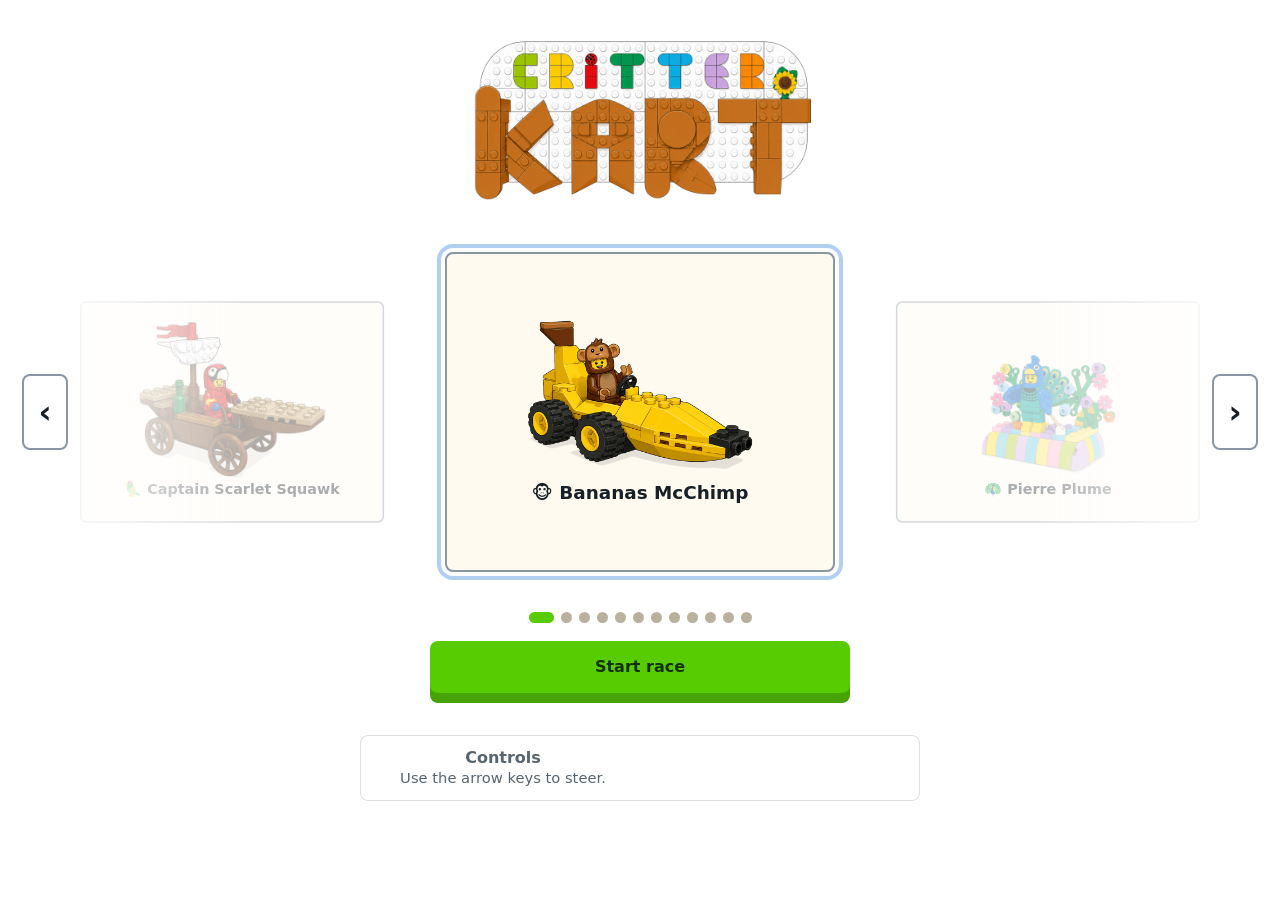
==== race.html @ bbc5e9d0 "Updated copy" ====
<!doctype html>
<html lang="en">
  <head>
    <meta charset="utf-8" />
    <meta name="viewport" content="width=device-width, initial-scale=1, viewport-fit=cover" />
    <meta name="description" content="Choose an animal kart, dodge track hazards, and race for your best distance in Critter Kart, a colourful browser racing game built for quick playful runs." />
    <meta name="theme-color" content="#f9c74f" />
    <meta name="application-name" content="Critter Kart" />
    <meta name="apple-mobile-web-app-title" content="Critter Kart" />
    <meta property="og:site_name" content="Critter Kart" />
    <meta property="og:title" content="Critter Kart - Pick Your Racer. Go for Distance!" />
    <meta property="og:description" content="Choose an animal kart, dodge track hazards, and race for your best distance in Critter Kart, a colourful browser racing game built for quick playful runs." />
    <meta property="og:type" content="website" />
    <meta property="og:url" content="https://scottnolan.github.io/critterkart/race.html" />
    <meta property="og:image" content="https://scottnolan.github.io/critterkart/assets/brand/CritterKart-og-image.png" />
    <meta property="og:image:secure_url" content="https://scottnolan.github.io/critterkart/assets/brand/CritterKart-og-image.png" />
    <meta property="og:image:type" content="image/png" />
    <meta property="og:image:width" content="1200" />
    <meta property="og:image:height" content="630" />
    <meta property="og:image:alt" content="Critter Kart" />
    <meta name="twitter:card" content="summary_large_image" />
    <meta name="twitter:title" content="Critter Kart - Pick Your Racer. Go for Distance!" />
    <meta name="twitter:description" content="Choose an animal kart, dodge track hazards, and race for your best distance in Critter Kart, a colourful browser racing game built for quick playful runs." />
    <meta name="twitter:image" content="https://scottnolan.github.io/critterkart/assets/brand/CritterKart-og-image.png" />
    <meta name="twitter:image:alt" content="Critter Kart" />
    <link rel="canonical" href="https://scottnolan.github.io/critterkart/race.html" />
    <title>Critter Kart - Pick Your Racer. Go for Distance!</title>
    <link rel="icon" type="image/png" sizes="16x16" href="./assets/brand/CritterKart-favicon-16px.png" />
    <link rel="icon" type="image/png" sizes="32x32" href="./assets/brand/CritterKart-favicon-32px.png" />
    <link rel="apple-touch-icon" sizes="180x180" href="./assets/brand/CritterKart-AppleTouch.png" />
    <link rel="manifest" href="./site.webmanifest" />
    <link rel="stylesheet" href="./styles.css" />
  </head>
  <body>
    <main class="app-shell app-shell--game">
      <section id="gamePage" class="screen screen--active game-screen" aria-labelledby="gameTitle">
        <div id="startPanel" class="game-panel game-panel--active">
          <div class="screen-header screen-header--center screen-header--brand">
            <img class="brand-lockup brand-lockup--hero" src="./assets/brand/CritterKart-Lockup-01.png" alt="Critter Kart" />
            <h1 id="gameTitle" class="visually-hidden">Critter Kart</h1>
          </div>

          <div class="carousel" aria-label="Choose kart">
            <button id="prevKart" class="icon-button icon-button--prev" type="button" aria-label="Previous kart">‹</button>
            <div id="carouselViewport" class="carousel-viewport" tabindex="0" role="group" aria-label="Selected kart">
              <div id="carouselTrack" class="carousel-track"></div>
            </div>
            <button id="nextKart" class="icon-button icon-button--next" type="button" aria-label="Next kart">›</button>
          </div>
          <div id="carouselDots" class="carousel-dots" aria-label="Kart carousel pagination"></div>

          <button id="startGame" class="primary-button" type="button">Start race</button>

          <div class="control-card">
            <div>
              <h2>Controls</h2>
              <p id="controlHint">Use the left and right buttons during the race.</p>
            </div>
            <div class="segmented-control" aria-label="Control mode">
              <button id="buttonsMode" class="segment segment--active" type="button">Buttons</button>
              <button id="tiltMode" class="segment segment--tilt" type="button">Tilt</button>
            </div>
          </div>
        </div>

        <div id="playPanel" class="game-panel">
          <div class="hud" aria-live="polite">
            <div>
              <span>Distance</span>
              <strong id="distanceText">0 m</strong>
            </div>
            <div>
              <span>Best</span>
              <strong id="bestText">0 m</strong>
            </div>
            <button id="pauseGame" class="hud-button hud-icon-button" type="button" aria-label="Pause race" title="Pause race">⏸</button>
          </div>
          <div class="race-stage">
            <canvas id="gameCanvas" width="720" height="1080" aria-label="Critter Kart racing game"></canvas>
            <div class="pause-menu" aria-label="Paused race options">
              <div>
                <h2>Paused</h2>
                <p id="pauseControlHint">Use the left and right buttons to steer.</p>
              </div>
              <div class="segmented-control pause-control-mode" aria-label="Race control mode">
                <button id="playButtonsMode" class="segment segment--active" type="button">Buttons</button>
                <button id="playTiltMode" class="segment segment--tilt" type="button">Tilt</button>
              </div>
              <button id="restartRace" class="hud-button" type="button">Restart</button>
              <button id="changeRaceCar" class="hud-button" type="button">Change car</button>
            </div>
          </div>
          <div id="touchControls" class="touch-controls">
            <button id="leftControl" class="drive-button" type="button" aria-label="Move left">‹</button>
            <button id="rightControl" class="drive-button" type="button" aria-label="Move right">›</button>
          </div>
        </div>

        <div id="endPanel" class="game-panel">
          <div class="finish-card">
            <p class="eyebrow">Race over</p>
            <h1>Nice run</h1>
            <p id="finalScore" class="final-score">0 m</p>
            <div class="finish-actions">
              <button id="retryGame" class="primary-button" type="button">Race again</button>
              <button id="chooseKart" class="secondary-button" type="button">Choose kart</button>
            </div>
          </div>
        </div>

        <div id="countdownOverlay" class="countdown-overlay" hidden aria-live="assertive">
          <div class="countdown-half countdown-half--top"></div>
          <div class="countdown-half countdown-half--bottom"></div>
          <div class="countdown-stack">
            <img id="countdownKart" class="countdown-kart" alt="" />
            <span id="countdownNumber" class="countdown-number">3</span>
          </div>
        </div>
        <div class="orientation-lock" aria-hidden="true">
          <strong>Rotate to portrait</strong>
        </div>
      </section>
    </main>

    <script src="./app.js"></script>
  </body>
</html>
---- styles.css ----
:root {
  --bg: #ffffff;
  --panel: #ffffff;
  --ink: #172026;
  --muted: #58656f;
  --line: #8a96a3;
  --green: #58cc02;
  --green-dark: #46a302;
  --green-soft: #e9ffd8;
  --blue: #1cb0f6;
  --blue-dark: #087fb8;
  --red: #ff4b4b;
  --yellow: #ffc800;
  --shadow: 0 14px 28px rgba(23, 32, 38, 0.1);
  color-scheme: light;
  font-family:
    Inter, ui-sans-serif, system-ui, -apple-system, BlinkMacSystemFont, "Segoe UI", sans-serif;
}

* {
  box-sizing: border-box;
}

html,
body {
  min-height: 100%;
  margin: 0;
}

body {
  background: var(--bg);
  color: var(--ink);
}

button {
  font: inherit;
}

a {
  color: inherit;
  text-decoration: none;
}

.app-shell {
  width: min(100%, 1180px);
  min-height: 100svh;
  margin: 0 auto;
  padding: max(18px, env(safe-area-inset-top)) 14px max(22px, env(safe-area-inset-bottom));
}

.app-shell--game {
  width: min(100%, 760px);
}

.screen {
  display: none;
}

.screen--active {
  display: block;
}

.visually-hidden {
  position: absolute;
  width: 1px;
  height: 1px;
  overflow: hidden;
  clip: rect(0 0 0 0);
  clip-path: inset(50%);
  white-space: nowrap;
}

.screen-header {
  margin: 10px 0 18px;
}

.screen-header--center {
  margin-right: auto;
  margin-left: auto;
  text-align: center;
}

.brand-lockup {
  display: block;
  width: min(100%, 320px);
  height: auto;
  margin: 0 auto 12px;
  object-fit: contain;
}

.brand-lockup--hero {
  width: min(66vw, 360px);
  margin-bottom: 2px;
}

.brand-lockup--small {
  width: min(42vw, 170px);
}

.eyebrow {
  margin: 0 0 6px;
  color: var(--green-dark);
  font-size: 0.75rem;
  font-weight: 900;
  letter-spacing: 0.1em;
  text-transform: uppercase;
}

h1,
h2,
p {
  margin-top: 0;
}

h1 {
  margin-bottom: 8px;
  font-size: clamp(2rem, 10vw, 4.8rem);
  line-height: 0.94;
}

.screen-header--brand h1 {
  font-size: clamp(2rem, 7vw, 3.6rem);
}

h2 {
  margin-bottom: 8px;
  font-size: 1.3rem;
}

.lede,
.control-card p {
  color: var(--muted);
  line-height: 1.45;
}

.racer-grid {
  display: grid;
  grid-template-columns: 1fr;
  gap: 12px;
}

.poll-options {
  padding-bottom: 112px;
  transform-origin: center top;
}

.poll-options--exit {
  animation: pollExit 360ms ease forwards;
}

.results-panel--enter {
  animation: resultsEnter 520ms cubic-bezier(0.16, 1, 0.3, 1) both;
}

.racer-card {
  position: relative;
  display: flex;
  flex-direction: column;
  justify-content: center;
  min-height: 235px;
  padding: 16px;
  border: 2px solid var(--line);
  border-radius: 8px;
  background: var(--panel);
  color: var(--ink);
  box-shadow: none;
  text-align: center;
  touch-action: manipulation;
}

.racer-card:focus-visible,
.primary-button:focus-visible,
.secondary-button:focus-visible,
.icon-button:focus-visible,
.segment:focus-visible,
.drive-button:focus-visible,
.dot-button:focus-visible {
  outline: 4px solid rgba(36, 115, 212, 0.35);
  outline-offset: 3px;
}

.racer-card--selected {
  border-color: var(--green);
  background: var(--green-soft);
  box-shadow: 0 0 0 4px rgba(88, 204, 2, 0.18);
}

.racer-card--selected::after {
  position: absolute;
  top: 10px;
  right: 10px;
  display: grid;
  width: 28px;
  height: 28px;
  place-items: center;
  border-radius: 50%;
  background: var(--green);
  color: #0f2e00;
  content: "✓";
  font-weight: 900;
}

.kart-art {
  position: relative;
  width: 100%;
  height: 74px;
  margin-bottom: 10px;
}

.kart-body,
.kart-nose,
.kart-cockpit,
.kart-wheel {
  position: absolute;
}

.kart-body {
  left: 15%;
  right: 12%;
  bottom: 16px;
  height: 30px;
  border: 3px solid rgba(0, 0, 0, 0.25);
  border-radius: 8px 18px 10px 8px;
  background: var(--kart-color);
}

.kart-nose {
  right: 3%;
  bottom: 23px;
  width: 28%;
  height: 16px;
  border-radius: 0 16px 16px 0;
  background: var(--kart-accent);
}

.kart-cockpit {
  left: 38%;
  bottom: 37px;
  width: 24px;
  height: 24px;
  border: 3px solid rgba(0, 0, 0, 0.18);
  border-radius: 50%;
  background: #d9eef8;
}

.kart-wheel {
  bottom: 4px;
  width: 24px;
  height: 24px;
  border: 4px solid #24292b;
  border-radius: 50%;
  background: #f4f0df;
}

.kart-wheel--front {
  right: 18%;
}

.kart-wheel--back {
  left: 18%;
}

.racer-name {
  display: block;
  margin-top: 8px;
  font-weight: 900;
}

.racer-votes {
  display: block;
  margin-top: 3px;
  color: var(--muted);
  font-size: 0.88rem;
}

.results-panel {
  margin-top: 18px;
  padding: 16px;
  border: 2px solid var(--line);
  border-radius: 8px;
  background: #ffffff;
  box-shadow: var(--shadow);
}

.results-copy {
  text-align: center;
}

.results-list {
  display: grid;
  gap: 9px;
  margin: 12px 0 16px;
}

.result-row {
  display: grid;
  grid-template-columns: 28px 1fr auto;
  align-items: center;
  gap: 10px;
  min-height: 40px;
}

.result-rank {
  font-weight: 900;
}

.result-bar {
  position: relative;
  min-width: 0;
  height: 12px;
  overflow: hidden;
  border-radius: 999px;
  background: #e8e2d4;
}

.result-bar span {
  position: absolute;
  inset: 0 auto 0 0;
  width: var(--bar-width);
  border-radius: inherit;
  background: var(--bar-color);
}

.result-label {
  font-size: 0.86rem;
  font-weight: 800;
}

.primary-button,
.secondary-button {
  display: block;
  width: min(100%, 360px);
  min-height: 52px;
  margin-right: auto;
  margin-left: auto;
  border: 0;
  border-radius: 8px;
  font-weight: 900;
  touch-action: manipulation;
}

.primary-button {
  background: var(--green);
  color: #123000;
  box-shadow: 0 10px 0 var(--green-dark);
}

.primary-button:disabled {
  cursor: not-allowed;
  opacity: 0.48;
  box-shadow: 0 5px 0 #9eaa9b;
}

.vote-submit-panel {
  position: fixed;
  right: 0;
  bottom: 0;
  left: 0;
  z-index: 20;
  width: 100%;
  padding: 12px 14px max(18px, env(safe-area-inset-bottom));
  background: rgba(255, 255, 255, 0.98);
  box-shadow: 0 -8px 24px rgba(28, 35, 37, 0.08);
  opacity: 0;
  pointer-events: none;
  transform: translateY(18px);
  transition:
    opacity 180ms ease,
    transform 180ms ease;
}

.vote-submit-panel--visible {
  opacity: 1;
  pointer-events: auto;
  transform: translateY(0);
}

.vote-submit {
  width: min(100%, 340px);
}

.poll-actions {
  display: flex;
  justify-content: center;
  margin-top: 18px;
  padding-bottom: 84px;
}

.secondary-button {
  margin-top: 14px;
  border: 2px solid var(--line);
  background: #fff;
  color: var(--ink);
}

.secondary-button--link {
  display: grid;
  place-items: center;
}

.game-screen {
  position: relative;
  min-height: calc(100svh - 40px);
}

.game-panel {
  display: none;
}

.game-panel--active {
  display: block;
}

.carousel {
  position: relative;
  gap: 8px;
  margin: 8px 0 20px;
  touch-action: pan-y;
}

.icon-button {
  position: absolute;
  top: 50%;
  z-index: 3;
  width: 46px;
  height: 76px;
  border: 2px solid var(--line);
  border-radius: 8px;
  background: #fff;
  color: var(--ink);
  font-size: 2rem;
  font-weight: 900;
  transform: translateY(-50%);
}

.icon-button--prev {
  left: 0;
}

.icon-button--next {
  right: 0;
}

.carousel:focus-within .carousel-card--active {
  outline: 4px solid rgba(36, 115, 212, 0.35);
  outline-offset: 4px;
}

.carousel-viewport {
  width: 100%;
  min-height: 360px;
  overflow: hidden;
  mask-image: linear-gradient(90deg, transparent 0, #000 18%, #000 82%, transparent 100%);
  -webkit-mask-image: linear-gradient(90deg, transparent 0, #000 18%, #000 82%, transparent 100%);
}

.carousel-viewport:focus {
  outline: 0;
}

.carousel-track {
  display: flex;
  align-items: center;
  gap: 18px;
  min-height: 360px;
  padding: 14px 0;
  transition: transform 320ms cubic-bezier(0.16, 1, 0.3, 1);
  will-change: transform;
}

.carousel-track--no-transition {
  transition: none;
}

.carousel-card {
  flex: 0 0 min(72%, 390px);
  min-width: 0;
  min-height: 260px;
  padding: 14px;
  border: 2px solid var(--line);
  border-radius: 8px;
  background: #fffaf0;
  text-align: center;
  opacity: 0.36;
  transform: scale(0.78);
  transition:
    opacity 220ms ease,
    transform 320ms cubic-bezier(0.16, 1, 0.3, 1);
}

.carousel-card--active {
  z-index: 2;
  min-height: 320px;
  opacity: 1;
  transform: scale(1);
}

.carousel-card .kart-image {
  height: 215px;
}

.carousel-card strong {
  display: block;
  min-height: 2em;
  font-size: 1.15rem;
  line-height: 1.1;
}

.carousel-dots {
  display: flex;
  flex-wrap: wrap;
  justify-content: center;
  gap: 7px;
  margin: 12px 0 18px;
}

.dot-button {
  width: 11px;
  height: 11px;
  padding: 0;
  border: 0;
  border-radius: 50%;
  background: #b9b09d;
}

.dot-button--active {
  width: 25px;
  border-radius: 999px;
  background: var(--green);
}

.control-card {
  display: grid;
  gap: 14px;
  margin: 42px auto 0;
  width: min(100%, 560px);
  padding: 12px;
  border: 1px solid rgba(101, 113, 116, 0.22);
  border-radius: 8px;
  background: rgba(255, 255, 255, 0.62);
  text-align: center;
}

.control-card h2,
.control-card p {
  margin-bottom: 0;
}

.control-card h2 {
  color: var(--muted);
  font-size: 1rem;
}

.control-card p {
  font-size: 0.92rem;
}

.segmented-control {
  display: none;
  grid-template-columns: 1fr 1fr;
  gap: 4px;
  padding: 4px;
  border: 2px solid var(--line);
  border-radius: 8px;
  background: #f0eadc;
}

.has-multiple-control-options .segmented-control {
  display: grid;
}

.segment {
  min-height: 42px;
  border: 0;
  border-radius: 6px;
  background: transparent;
  color: var(--muted);
  font-weight: 900;
}

.segment--active {
  background: #fff;
  color: var(--ink);
}

#startGame {
  display: block;
  width: min(100%, 420px);
  margin: 0 auto;
}

.hud {
  display: grid;
  grid-template-columns: minmax(0, 1fr) minmax(0, 1fr) 58px;
  gap: 10px;
  margin-bottom: 10px;
}

.hud div,
.hud-button {
  padding: 10px 12px;
  border: 2px solid var(--line);
  border-radius: 8px;
  background: rgba(255, 255, 255, 0.92);
}

.hud span {
  display: block;
  color: var(--muted);
  font-size: 0.75rem;
  font-weight: 800;
  text-transform: uppercase;
}

.hud strong {
  font-size: 1.2rem;
}

.hud-button {
  display: grid;
  min-height: 58px;
  place-items: center;
  color: var(--ink);
  font-weight: 900;
  touch-action: manipulation;
}

.hud-icon-button {
  padding: 0;
  font-size: 1.45rem;
  line-height: 1;
}

.race-stage {
  position: relative;
  width: min(100%, calc((100svh - 190px) * 0.6667));
  margin: 0 auto;
}

.pause-menu {
  position: absolute;
  inset: 4px;
  z-index: 5;
  display: none;
  align-content: center;
  gap: 12px;
  margin: 0;
  padding: clamp(18px, 5vw, 34px);
  border-radius: 4px;
  background: var(--green);
  color: #123000;
}

.pause-menu h2,
.pause-menu p {
  margin-bottom: 0;
}

.pause-menu h2 {
  font-size: 1.25rem;
  line-height: 1;
}

.pause-menu p {
  margin-top: 6px;
  font-size: 0.9rem;
  font-weight: 800;
  line-height: 1.3;
}

.pause-menu .hud-button {
  border-color: var(--green-dark);
  background: #fff;
  box-shadow: 0 6px 0 var(--green-dark);
}

.play-panel--paused .pause-menu {
  display: grid;
}

#gameCanvas {
  display: block;
  width: 100%;
  height: auto;
  margin: 0;
  aspect-ratio: 2 / 3;
  border: 4px solid #1c2325;
  border-radius: 8px;
  background: #78b87a;
  box-shadow: var(--shadow);
  touch-action: none;
  user-select: none;
  -webkit-user-select: none;
  -webkit-touch-callout: none;
}

.orientation-lock {
  display: none;
}

.countdown-overlay {
  position: fixed;
  inset: 0;
  z-index: 40;
  overflow: hidden;
  background: var(--green);
}

.countdown-overlay[hidden] {
  display: none;
}

.countdown-half {
  position: absolute;
  left: 0;
  display: grid;
  width: 100%;
  height: 50%;
  place-items: center;
  overflow: hidden;
  background: var(--green);
  transition: transform 720ms cubic-bezier(0.82, 0, 0.18, 1);
  will-change: transform;
}

.countdown-half--top {
  top: 0;
}

.countdown-half--bottom {
  bottom: 0;
}

.countdown-overlay--split .countdown-half--top {
  transform: translateY(-102%);
}

.countdown-overlay--split .countdown-half--bottom {
  transform: translateY(102%);
}

.countdown-stack {
  position: absolute;
  inset: 0;
  display: grid;
  align-content: center;
  justify-items: center;
  gap: min(3.2vh, 22px);
  padding: max(28px, env(safe-area-inset-top)) 18px max(28px, env(safe-area-inset-bottom));
  transition:
    opacity 220ms ease,
    transform 360ms cubic-bezier(0.16, 1, 0.3, 1);
  will-change: opacity, transform;
}

.countdown-overlay--split .countdown-stack {
  opacity: 0;
  transform: scale(0.92);
}

.countdown-kart {
  width: min(82vw, 620px);
  height: min(38vh, 360px);
  object-fit: contain;
  filter: drop-shadow(0 12px 0 rgba(18, 48, 0, 0.16));
}

.countdown-number {
  color: #fff;
  font-size: clamp(7.5rem, 27vw, 18rem);
  font-weight: 950;
  line-height: 0.78;
  text-shadow: 0 12px 0 rgba(18, 48, 0, 0.16);
}

.countdown-overlay--tick .countdown-number,
.countdown-overlay--tick .countdown-kart {
  animation: countdownTick 620ms cubic-bezier(0.16, 1, 0.3, 1) both;
}

.kart-image {
  display: block;
  width: 100%;
  height: 150px;
  object-fit: contain;
}

@keyframes pollExit {
  to {
    opacity: 0;
    transform: translateY(-18px) scale(0.98);
  }
}

@keyframes resultsEnter {
  from {
    opacity: 0;
    transform: translateY(28px) scale(0.98);
  }

  to {
    opacity: 1;
    transform: translateY(0) scale(1);
  }
}

@keyframes countdownTick {
  0% {
    opacity: 0;
    transform: translateY(22px) scale(0.78) rotate(-2deg);
  }

  52% {
    opacity: 1;
    transform: translateY(0) scale(1.08) rotate(1deg);
  }

  100% {
    opacity: 1;
    transform: translateY(0) scale(1) rotate(0);
  }
}

.touch-controls {
  display: none;
  grid-template-columns: 1fr 1fr;
  gap: 14px;
  margin-top: 14px;
  user-select: none;
  -webkit-user-select: none;
  -webkit-touch-callout: none;
}

.drive-button {
  min-height: 62px;
  border: 0;
  border-radius: 8px;
  background: #2473d4;
  color: #fff;
  font-size: 2.4rem;
  font-weight: 900;
  box-shadow: 0 8px 0 #174d92;
  touch-action: none;
  user-select: none;
  -webkit-user-select: none;
  -webkit-touch-callout: none;
}

.touch-controls--hidden {
  display: none !important;
}

.finish-card {
  display: grid;
  min-height: calc(100svh - 40px);
  align-content: center;
  padding: 18px;
  border-radius: 8px;
  text-align: center;
}

.final-score {
  margin-bottom: 22px;
  color: var(--green-dark);
  font-size: clamp(3rem, 18vw, 7rem);
  font-weight: 950;
  line-height: 0.9;
}

@media (min-width: 700px) {
  .app-shell {
    padding: 34px 22px;
  }

  .racer-grid {
    grid-template-columns: repeat(3, minmax(0, 1fr));
    gap: 14px;
  }

  .screen-header {
    max-width: 640px;
  }

  .racer-card {
    min-height: 280px;
    padding: 18px;
  }

  .racer-card .kart-image {
    height: 175px;
  }

  .control-card {
    grid-template-columns: 1fr 260px;
    align-items: center;
  }

  .hud {
    grid-template-columns: minmax(0, 1fr) minmax(0, 1fr) 64px;
  }

  .game-screen {
    width: min(100%, 720px);
    margin: 0 auto;
  }
}

@media (min-width: 920px) {
  .app-shell--game {
    width: min(100%, 1280px);
  }
}

@media (orientation: landscape) and (max-height: 560px) and (pointer: coarse) {
  body {
    overflow: hidden;
  }

  .orientation-lock {
    position: fixed;
    inset: 0;
    z-index: 80;
    display: grid;
    place-items: center;
    padding: 24px;
    background: var(--bg);
    color: var(--ink);
    text-align: center;
  }

  .orientation-lock strong {
    font-size: clamp(1.8rem, 8vw, 3.2rem);
    line-height: 0.95;
  }
}

@media (orientation: landscape) and (min-width: 900px) and (min-height: 600px) {
  .app-shell--game {
    --race-stage-width: min(calc((100svh - 28px) * 0.6667), calc(100vw - 390px));
    --side-ui-left: calc(50% + var(--race-stage-width) / 2 + 18px);
    --side-ui-width: min(320px, calc(50vw - var(--race-stage-width) / 2 - 36px));
    width: min(100%, 1360px);
    padding-top: 14px;
    padding-bottom: 14px;
  }

  .game-screen {
    width: 100%;
  }

  #playPanel.game-panel--active {
    position: relative;
    display: grid;
    grid-template-columns: 1fr;
    grid-template-areas: "canvas";
    align-items: start;
    justify-items: center;
  }

  .hud {
    position: absolute;
    top: 0;
    left: var(--side-ui-left);
    width: var(--side-ui-width);
    grid-template-columns: 1fr;
    margin-bottom: 0;
  }

  .hud strong {
    font-size: clamp(1.45rem, 2.8vw, 2.4rem);
  }

  .hud-button {
    min-height: 64px;
  }

  .pause-menu {
    grid-template-columns: 1fr;
  }

  .race-stage {
    grid-area: canvas;
    width: var(--race-stage-width);
  }
}

@media (pointer: coarse) {
  .touch-controls {
    display: grid;
  }

  .segment--tilt {
    display: block;
  }
}

@media (pointer: fine) {
  .segment--tilt {
    display: none;
  }
}

@media (orientation: landscape) and (min-width: 900px) and (min-height: 600px) and (pointer: coarse) {
  .app-shell--game {
    --race-stage-width: min(calc((100svh - 28px) * 0.6667), calc(100vw - 300px));
    --side-ui-width: min(240px, calc(50vw - var(--race-stage-width) / 2 - 28px));
  }

  #playPanel.game-panel--active {
    grid-template-columns: 1fr;
    grid-template-areas: "canvas";
  }

  .race-stage {
    width: var(--race-stage-width);
  }

  .touch-controls {
    position: absolute;
    top: 420px;
    left: var(--side-ui-left);
    width: var(--side-ui-width);
    grid-template-columns: 1fr 1fr;
    gap: 10px;
    margin-top: 0;
  }

  .drive-button {
    min-height: 58px;
    font-size: 2rem;
  }
}
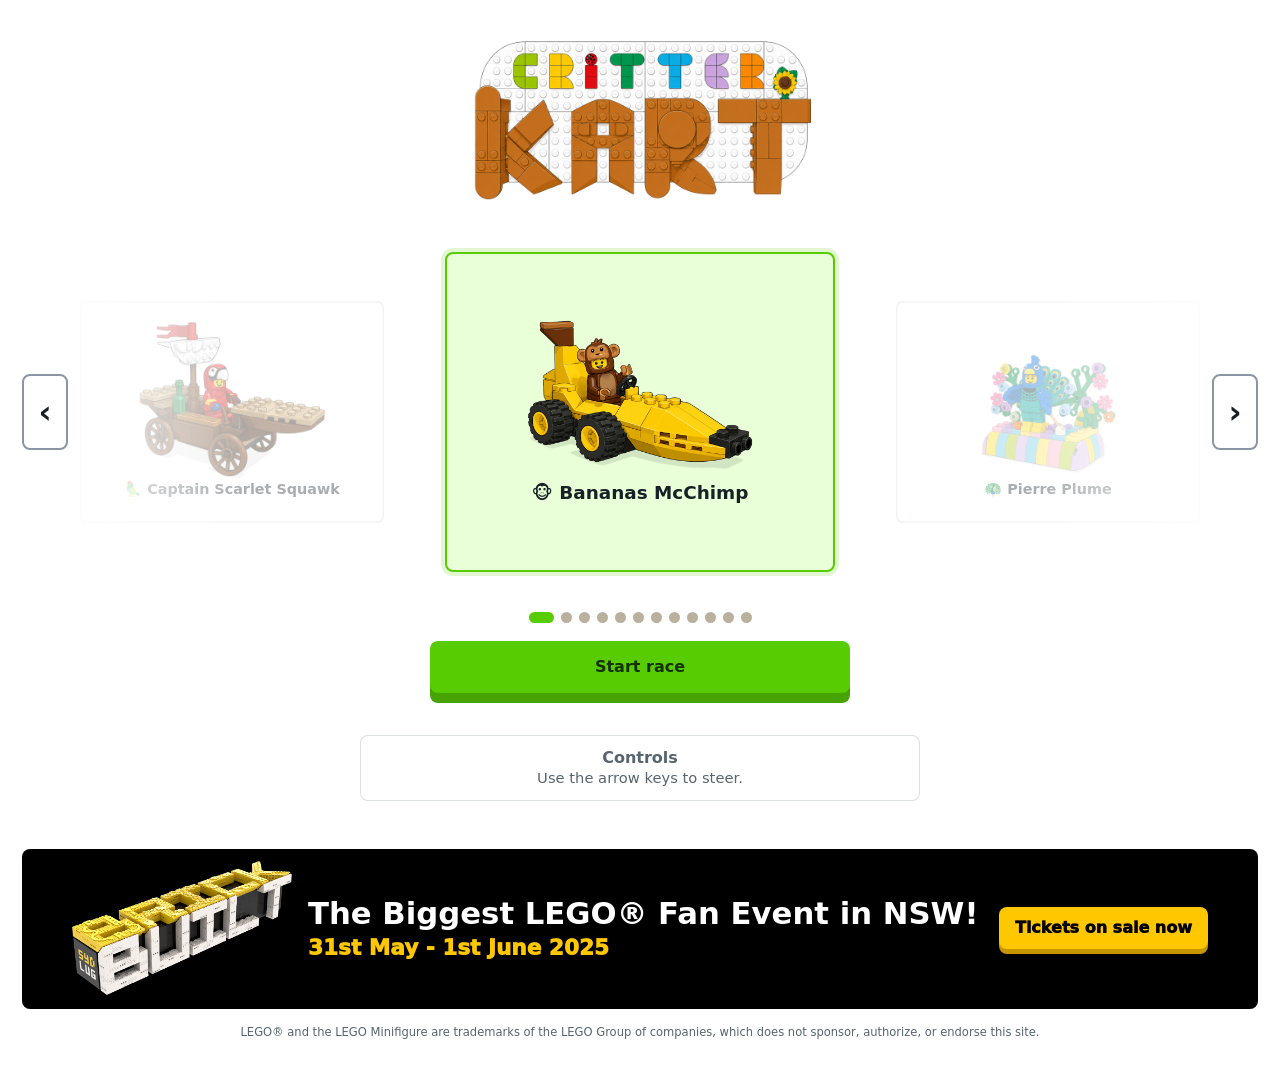
==== commit 60214c1a: "Added the brickbuilt banner and updated styling" ====
--- a/race.html
+++ b/race.html
@@ -78,16 +78,22 @@
           <div class="race-stage">
             <canvas id="gameCanvas" width="720" height="1080" aria-label="Critter Kart racing game"></canvas>
             <div class="pause-menu" aria-label="Paused race options">
-              <div>
-                <h2>Paused</h2>
-                <p id="pauseControlHint">Use the left and right buttons to steer.</p>
+              <div class="pause-menu__content">
+                <div class="pause-menu__header">
+                  <h2>Pause</h2>
+                </div>
+                <div class="segmented-control pause-control-mode" aria-label="Race control mode">
+                  <button id="playButtonsMode" class="segment segment--active" type="button">Buttons</button>
+                  <button id="playTiltMode" class="segment segment--tilt" type="button">Tilt</button>
+                </div>
+                <button id="playRace" class="hud-button pause-menu__play" type="button">Play</button>
+                <button id="restartRace" class="hud-button" type="button">Restart</button>
+                <button id="changeRaceCar" class="hud-button" type="button">Change car</button>
               </div>
-              <div class="segmented-control pause-control-mode" aria-label="Race control mode">
-                <button id="playButtonsMode" class="segment segment--active" type="button">Buttons</button>
-                <button id="playTiltMode" class="segment segment--tilt" type="button">Tilt</button>
+              <div class="pause-tip-panel">
+                <h3>Tips</h3>
+                <p id="pauseTipText">Use the arrow keys to steer.</p>
               </div>
-              <button id="restartRace" class="hud-button" type="button">Restart</button>
-              <button id="changeRaceCar" class="hud-button" type="button">Change car</button>
             </div>
           </div>
           <div id="touchControls" class="touch-controls">
@@ -121,6 +127,21 @@
         </div>
       </section>
     </main>
+    <aside class="event-banner event-banner--bottom" aria-label="Brick Built Sydney event">
+      <div class="event-banner__inner">
+        <img class="event-banner__image" src="./assets/brand/BrickBuiltSydney.webp" alt="Brick Built Sydney" />
+        <div class="event-banner__copy">
+          <h2>The Biggest LEGO® Fan Event in NSW!</h2>
+          <p>31st May - 1st June 2025</p>
+        </div>
+        <a class="event-banner__button" href="https://www.brickbuilt.sydney" target="_blank" rel="noopener noreferrer">
+          Tickets on sale now
+        </a>
+      </div>
+    </aside>
+    <footer class="site-disclaimer">
+      LEGO® and the LEGO Minifigure are trademarks of the LEGO Group of companies, which does not sponsor, authorize, or endorse this site.
+    </footer>
 
     <script src="./app.js"></script>
   </body>
--- a/styles.css
+++ b/styles.css
@@ -41,6 +41,84 @@
   text-decoration: none;
 }
 
+.event-banner {
+  width: 100%;
+  background: #000;
+  color: #fff;
+}
+
+.event-banner--bottom {
+  width: min(calc(100% - 28px), 760px);
+  margin: 28px auto 0;
+  overflow: hidden;
+  border-radius: 8px;
+}
+
+.event-banner__inner {
+  display: grid;
+  justify-items: center;
+  gap: 10px;
+  width: min(100%, 1180px);
+  margin: 0 auto;
+  padding: max(12px, env(safe-area-inset-top)) 14px 14px;
+  text-align: center;
+}
+
+.event-banner__image {
+  display: block;
+  width: min(100%, 310px);
+  height: auto;
+  object-fit: contain;
+}
+
+.event-banner__copy {
+  display: grid;
+  justify-items: center;
+  gap: 8px;
+}
+
+.event-banner h2,
+.event-banner p {
+  margin: 0;
+}
+
+.event-banner h2 {
+  display: none;
+  color: #fff;
+  font-size: clamp(1.15rem, 2.4vw, 2rem);
+  line-height: 1.05;
+}
+
+.event-banner p {
+  color: #ffc700;
+  font-size: clamp(1rem, 4.2vw, 1.35rem);
+  font-weight: 950;
+  line-height: 1.05;
+}
+
+.event-banner__button {
+  display: grid;
+  min-height: 42px;
+  place-items: center;
+  padding: 10px 16px;
+  border-radius: 8px;
+  background: #ffc700;
+  color: #000;
+  box-shadow: 0 5px 0 #c79600;
+  font-weight: 950;
+  line-height: 1;
+}
+
+.site-disclaimer {
+  width: min(100%, 1180px);
+  margin: 0 auto;
+  padding: 16px 14px max(24px, env(safe-area-inset-bottom));
+  color: var(--muted);
+  font-size: 0.72rem;
+  line-height: 1.35;
+  text-align: center;
+}
+
 .app-shell {
   width: min(100%, 1180px);
   min-height: 100svh;
@@ -50,6 +128,7 @@
 
 .app-shell--game {
   width: min(100%, 760px);
+  min-height: 0;
 }
 
 .screen {
@@ -97,6 +176,10 @@
   width: min(42vw, 170px);
 }
 
+.brand-lockup--poll {
+  width: min(74vw, 360px);
+}
+
 .eyebrow {
   margin: 0 0 6px;
   color: var(--green-dark);
@@ -131,6 +214,11 @@
 .control-card p {
   color: var(--muted);
   line-height: 1.45;
+}
+
+.lede--poll {
+  color: var(--ink);
+  font-weight: 900;
 }
 
 .racer-grid {
@@ -169,7 +257,6 @@
 }
 
 .racer-card:focus-visible,
-.primary-button:focus-visible,
 .secondary-button:focus-visible,
 .icon-button:focus-visible,
 .segment:focus-visible,
@@ -343,6 +430,14 @@
   background: var(--green);
   color: #123000;
   box-shadow: 0 10px 0 var(--green-dark);
+}
+
+.primary-button:focus-visible {
+  outline: 0;
+  box-shadow:
+    inset 0 0 0 3px var(--green-dark),
+    0 4px 0 var(--green-dark);
+  transform: translateY(6px);
 }
 
 .primary-button:disabled {
@@ -400,7 +495,7 @@
 
 .game-screen {
   position: relative;
-  min-height: calc(100svh - 40px);
+  min-height: 0;
 }
 
 .game-panel {
@@ -422,14 +517,18 @@
   position: absolute;
   top: 50%;
   z-index: 3;
+  display: grid;
   width: 46px;
   height: 76px;
+  padding: 0;
+  place-items: center;
   border: 2px solid var(--line);
   border-radius: 8px;
   background: #fff;
   color: var(--ink);
   font-size: 2rem;
   font-weight: 900;
+  line-height: 1;
   transform: translateY(-50%);
 }
 
@@ -442,8 +541,9 @@
 }
 
 .carousel:focus-within .carousel-card--active {
-  outline: 4px solid rgba(36, 115, 212, 0.35);
-  outline-offset: 4px;
+  border-color: var(--green);
+  background: var(--green-soft);
+  box-shadow: 0 0 0 4px rgba(88, 204, 2, 0.18);
 }
 
 .carousel-viewport {
@@ -477,13 +577,16 @@
   min-width: 0;
   min-height: 260px;
   padding: 14px;
-  border: 2px solid var(--line);
-  border-radius: 8px;
-  background: #fffaf0;
+  border: 2px solid #d9e1e7;
+  border-radius: 8px;
+  background: #fff;
   text-align: center;
   opacity: 0.36;
   transform: scale(0.78);
   transition:
+    background-color 180ms ease,
+    border-color 180ms ease,
+    box-shadow 180ms ease,
     opacity 220ms ease,
     transform 320ms cubic-bezier(0.16, 1, 0.3, 1);
 }
@@ -538,6 +641,7 @@
   border: 1px solid rgba(101, 113, 116, 0.22);
   border-radius: 8px;
   background: rgba(255, 255, 255, 0.62);
+  justify-items: center;
   text-align: center;
 }
 
@@ -642,8 +746,8 @@
   inset: 4px;
   z-index: 5;
   display: none;
-  align-content: center;
-  gap: 12px;
+  grid-template-rows: minmax(0, 1fr) auto;
+  gap: clamp(16px, 3vw, 28px);
   margin: 0;
   padding: clamp(18px, 5vw, 34px);
   border-radius: 4px;
@@ -651,14 +755,40 @@
   color: #123000;
 }
 
+.pause-menu__content {
+  display: grid;
+  align-self: center;
+  justify-items: center;
+  gap: 12px;
+  width: 100%;
+}
+
+.pause-menu__header {
+  margin-bottom: clamp(14px, 3.4vw, 34px);
+}
+
 .pause-menu h2,
+.pause-menu h3,
 .pause-menu p {
   margin-bottom: 0;
 }
 
 .pause-menu h2 {
-  font-size: 1.25rem;
+  margin-top: 0;
+  font-size: clamp(2.6rem, 10vw, 5.4rem);
+  font-weight: 950;
+  line-height: 0.95;
+  text-align: center;
+}
+
+.pause-menu h3 {
+  margin-top: 0;
+  color: rgba(255, 255, 255, 0.78);
+  font-size: 0.78rem;
+  font-weight: 950;
+  letter-spacing: 0;
   line-height: 1;
+  text-transform: uppercase;
 }
 
 .pause-menu p {
@@ -669,9 +799,38 @@
 }
 
 .pause-menu .hud-button {
+  width: min(100%, 420px);
   border-color: var(--green-dark);
   background: #fff;
   box-shadow: 0 6px 0 var(--green-dark);
+}
+
+.pause-menu .pause-menu__play {
+  border-color: #000;
+  background: #000;
+  color: #fff;
+  box-shadow: 0 6px 0 rgba(18, 48, 0, 0.55);
+}
+
+.pause-control-mode {
+  width: min(100%, 420px);
+}
+
+.pause-tip-panel {
+  align-self: end;
+  justify-self: center;
+  width: min(100%, 420px);
+  padding: 12px 14px;
+  border: 2px solid rgba(18, 48, 0, 0.22);
+  border-radius: 8px;
+  background: rgba(18, 48, 0, 0.72);
+  color: #fff;
+  box-shadow: 0 6px 0 rgba(18, 48, 0, 0.22);
+  text-align: center;
+}
+
+.pause-tip-panel p {
+  color: #fff;
 }
 
 .play-panel--paused .pause-menu {
@@ -868,6 +1027,42 @@
 }
 
 @media (min-width: 700px) {
+  .event-banner--bottom {
+    width: min(calc(100% - 44px), 760px);
+    margin-top: 34px;
+  }
+
+  .event-banner__inner {
+    grid-template-columns: auto minmax(0, 1fr);
+    justify-items: start;
+    gap: 16px;
+    padding: max(12px, env(safe-area-inset-top)) 22px 14px;
+    text-align: left;
+  }
+
+  .event-banner__image {
+    width: 220px;
+  }
+
+  .event-banner__copy {
+    align-self: center;
+    justify-items: start;
+  }
+
+  .event-banner__button {
+    grid-column: 2;
+    justify-self: start;
+  }
+
+  .event-banner h2 {
+    display: block;
+  }
+
+  .site-disclaimer {
+    padding-right: 22px;
+    padding-left: 22px;
+  }
+
   .app-shell {
     padding: 34px 22px;
   }
@@ -891,8 +1086,11 @@
   }
 
   .control-card {
+    align-items: center;
+  }
+
+  .has-multiple-control-options .control-card {
     grid-template-columns: 1fr 260px;
-    align-items: center;
   }
 
   .hud {
@@ -906,6 +1104,24 @@
 }
 
 @media (min-width: 920px) {
+  .event-banner--bottom {
+    width: min(calc(100% - 44px), 1280px);
+  }
+
+  .event-banner__inner {
+    grid-template-columns: auto minmax(0, 1fr) auto;
+    align-items: center;
+  }
+
+  .event-banner__copy {
+    grid-column: 2;
+  }
+
+  .event-banner__button {
+    grid-column: 3;
+    justify-self: end;
+  }
+
   .app-shell--game {
     width: min(100%, 1280px);
   }
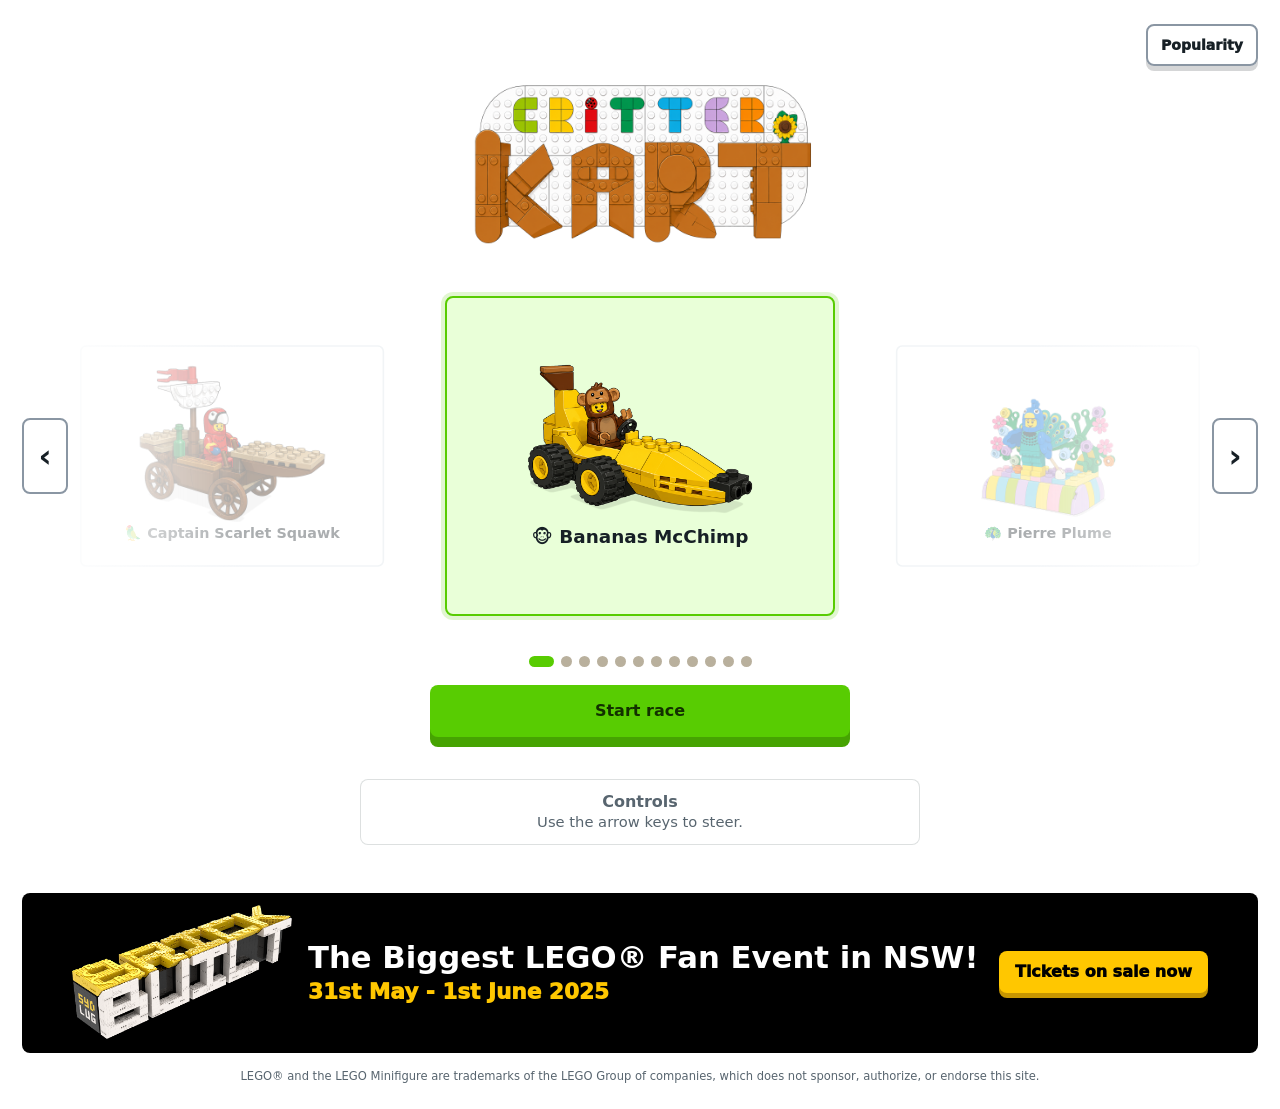
==== commit 4571dccf: "added link to pole" ====
--- a/race.html
+++ b/race.html
@@ -34,6 +34,10 @@
   <body>
     <main class="app-shell app-shell--game">
       <section id="gamePage" class="screen screen--active game-screen" aria-labelledby="gameTitle">
+        <button id="popularityButton" class="popularity-button" type="button" aria-haspopup="dialog">
+          Popularity
+        </button>
+
         <div id="startPanel" class="game-panel game-panel--active">
           <div class="screen-header screen-header--center screen-header--brand">
             <img class="brand-lockup brand-lockup--hero" src="./assets/brand/CritterKart-Lockup-01.png" alt="Critter Kart" />
@@ -74,6 +78,9 @@
               <strong id="bestText">0 m</strong>
             </div>
             <button id="pauseGame" class="hud-button hud-icon-button" type="button" aria-label="Pause race" title="Pause race">⏸</button>
+            <button id="playPopularityButton" class="hud-button hud-popularity-button" type="button" aria-haspopup="dialog">
+              Popularity
+            </button>
           </div>
           <div class="race-stage">
             <canvas id="gameCanvas" width="720" height="1080" aria-label="Critter Kart racing game"></canvas>
@@ -122,6 +129,18 @@
             <span id="countdownNumber" class="countdown-number">3</span>
           </div>
         </div>
+        <div id="popularityModal" class="modal-overlay" hidden role="dialog" aria-modal="true" aria-labelledby="popularityTitle">
+          <div class="modal-card popularity-modal">
+            <div class="modal-header">
+              <div>
+                <p class="eyebrow">Fan vote</p>
+                <h2 id="popularityTitle">Popularity poll</h2>
+              </div>
+              <button id="closePopularity" class="modal-close" type="button" aria-label="Close popularity poll">×</button>
+            </div>
+            <div id="popularityResults" class="results-list popularity-results"></div>
+          </div>
+        </div>
         <div class="orientation-lock" aria-hidden="true">
           <strong>Rotate to portrait</strong>
         </div>
--- a/styles.css
+++ b/styles.css
@@ -205,6 +205,10 @@
   font-size: clamp(2rem, 7vw, 3.6rem);
 }
 
+.game-screen .screen-header--brand {
+  padding-top: 44px;
+}
+
 h2 {
   margin-bottom: 8px;
   font-size: 1.3rem;
@@ -261,7 +265,10 @@
 .icon-button:focus-visible,
 .segment:focus-visible,
 .drive-button:focus-visible,
-.dot-button:focus-visible {
+.dot-button:focus-visible,
+.popularity-button:focus-visible,
+.hud-popularity-button:focus-visible,
+.modal-close:focus-visible {
   outline: 4px solid rgba(36, 115, 212, 0.35);
   outline-offset: 3px;
 }
@@ -381,7 +388,7 @@
 
 .result-row {
   display: grid;
-  grid-template-columns: 28px 1fr auto;
+  grid-template-columns: 28px minmax(72px, 1fr) minmax(0, auto) 42px;
   align-items: center;
   gap: 10px;
   min-height: 40px;
@@ -411,6 +418,13 @@
 .result-label {
   font-size: 0.86rem;
   font-weight: 800;
+}
+
+.result-count {
+  justify-self: end;
+  color: var(--muted);
+  font-size: 0.86rem;
+  font-weight: 900;
 }
 
 .primary-button,
@@ -498,6 +512,82 @@
   min-height: 0;
 }
 
+.popularity-button {
+  position: absolute;
+  top: 0;
+  right: 0;
+  z-index: 8;
+  min-height: 42px;
+  padding: 9px 13px;
+  border: 2px solid var(--line);
+  border-radius: 8px;
+  background: rgba(255, 255, 255, 0.96);
+  color: var(--ink);
+  box-shadow: 0 5px 0 rgba(23, 32, 38, 0.18);
+  font-size: 0.88rem;
+  font-weight: 950;
+  line-height: 1;
+  touch-action: manipulation;
+}
+
+.modal-overlay {
+  position: fixed;
+  inset: 0;
+  z-index: 60;
+  display: grid;
+  place-items: center;
+  padding: max(18px, env(safe-area-inset-top)) 14px max(18px, env(safe-area-inset-bottom));
+  background: rgba(23, 32, 38, 0.54);
+}
+
+.modal-overlay[hidden] {
+  display: none;
+}
+
+.modal-card {
+  width: min(100%, 560px);
+  max-height: min(86svh, 720px);
+  overflow: auto;
+  padding: 16px;
+  border: 2px solid var(--line);
+  border-radius: 8px;
+  background: #fff;
+  box-shadow: 0 22px 52px rgba(23, 32, 38, 0.22);
+}
+
+.modal-header {
+  display: flex;
+  align-items: start;
+  justify-content: space-between;
+  gap: 16px;
+  margin-bottom: 12px;
+}
+
+.modal-header h2,
+.modal-header p {
+  margin-bottom: 0;
+}
+
+.modal-close {
+  display: grid;
+  flex: 0 0 auto;
+  width: 42px;
+  height: 42px;
+  padding: 0;
+  place-items: center;
+  border: 2px solid var(--line);
+  border-radius: 8px;
+  background: #fff;
+  color: var(--ink);
+  font-size: 1.8rem;
+  font-weight: 900;
+  line-height: 1;
+}
+
+.popularity-results {
+  margin-bottom: 0;
+}
+
 .game-panel {
   display: none;
 }
@@ -695,7 +785,7 @@
 
 .hud {
   display: grid;
-  grid-template-columns: minmax(0, 1fr) minmax(0, 1fr) 58px;
+  grid-template-columns: minmax(0, 1fr) minmax(0, 1fr) 58px minmax(86px, 0.85fr);
   gap: 10px;
   margin-bottom: 10px;
 }
@@ -733,6 +823,16 @@
   padding: 0;
   font-size: 1.45rem;
   line-height: 1;
+}
+
+.hud-popularity-button {
+  display: grid;
+  font-size: 0.82rem;
+  line-height: 1.1;
+}
+
+.game-screen--playing > .popularity-button {
+  display: none;
 }
 
 .race-stage {
@@ -1094,7 +1194,7 @@
   }
 
   .hud {
-    grid-template-columns: minmax(0, 1fr) minmax(0, 1fr) 64px;
+    grid-template-columns: minmax(0, 1fr) minmax(0, 1fr) 64px minmax(110px, 0.85fr);
   }
 
   .game-screen {
@@ -1190,6 +1290,10 @@
     min-height: 64px;
   }
 
+  .hud-popularity-button {
+    display: grid;
+  }
+
   .pause-menu {
     grid-template-columns: 1fr;
   }
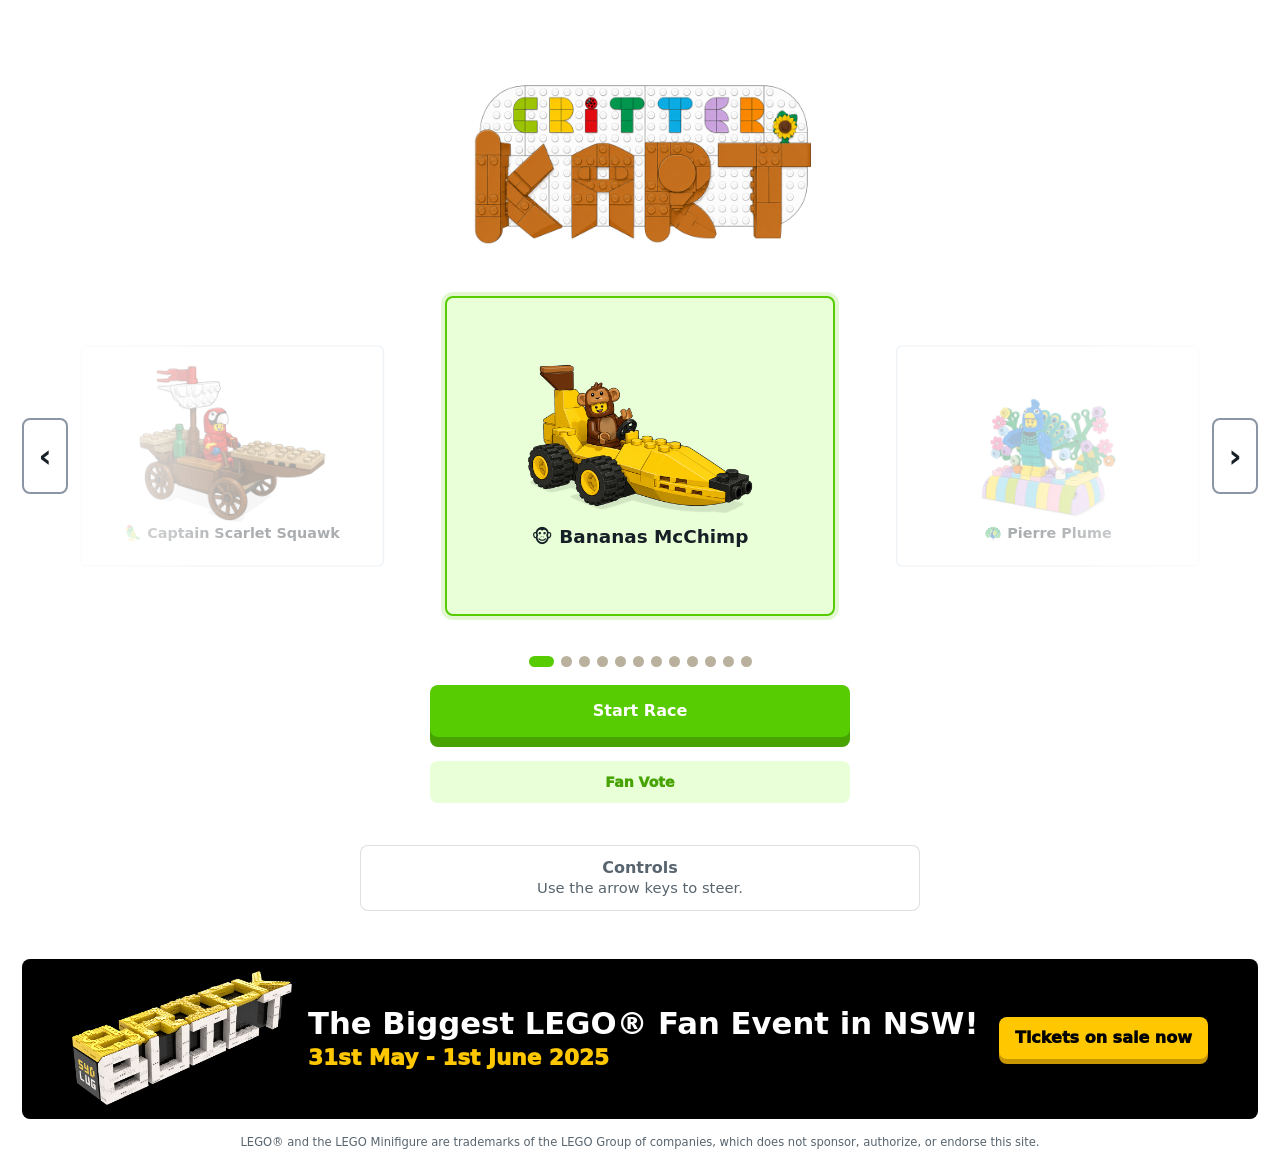
==== commit 1a7b419b: "Moved the vote button and fixed styling" ====
--- a/race.html
+++ b/race.html
@@ -31,13 +31,9 @@
     <link rel="manifest" href="./site.webmanifest" />
     <link rel="stylesheet" href="./styles.css" />
   </head>
-  <body>
+  <body class="game-view-has-promo">
     <main class="app-shell app-shell--game">
       <section id="gamePage" class="screen screen--active game-screen" aria-labelledby="gameTitle">
-        <button id="popularityButton" class="popularity-button" type="button" aria-haspopup="dialog">
-          Popularity
-        </button>
-
         <div id="startPanel" class="game-panel game-panel--active">
           <div class="screen-header screen-header--center screen-header--brand">
             <img class="brand-lockup brand-lockup--hero" src="./assets/brand/CritterKart-Lockup-01.png" alt="Critter Kart" />
@@ -53,7 +49,10 @@
           </div>
           <div id="carouselDots" class="carousel-dots" aria-label="Kart carousel pagination"></div>
 
-          <button id="startGame" class="primary-button" type="button">Start race</button>
+          <button id="startGame" class="primary-button" type="button">Start Race</button>
+          <button id="popularityButton" class="popularity-button" type="button" aria-haspopup="dialog">
+            Fan Vote
+          </button>
 
           <div class="control-card">
             <div>
@@ -78,9 +77,6 @@
               <strong id="bestText">0 m</strong>
             </div>
             <button id="pauseGame" class="hud-button hud-icon-button" type="button" aria-label="Pause race" title="Pause race">⏸</button>
-            <button id="playPopularityButton" class="hud-button hud-popularity-button" type="button" aria-haspopup="dialog">
-              Popularity
-            </button>
           </div>
           <div class="race-stage">
             <canvas id="gameCanvas" width="720" height="1080" aria-label="Critter Kart racing game"></canvas>
@@ -134,9 +130,9 @@
             <div class="modal-header">
               <div>
                 <p class="eyebrow">Fan vote</p>
-                <h2 id="popularityTitle">Popularity poll</h2>
+                <h2 id="popularityTitle">Fan Vote</h2>
               </div>
-              <button id="closePopularity" class="modal-close" type="button" aria-label="Close popularity poll">×</button>
+              <button id="closePopularity" class="modal-close" type="button" aria-label="Close fan vote">×</button>
             </div>
             <div id="popularityResults" class="results-list popularity-results"></div>
           </div>
@@ -146,7 +142,7 @@
         </div>
       </section>
     </main>
-    <aside class="event-banner event-banner--bottom" aria-label="Brick Built Sydney event">
+    <aside class="event-banner event-banner--bottom game-context-promo" aria-label="Brick Built Sydney event">
       <div class="event-banner__inner">
         <img class="event-banner__image" src="./assets/brand/BrickBuiltSydney.webp" alt="Brick Built Sydney" />
         <div class="event-banner__copy">
@@ -158,7 +154,7 @@
         </a>
       </div>
     </aside>
-    <footer class="site-disclaimer">
+    <footer class="site-disclaimer game-context-promo">
       LEGO® and the LEGO Minifigure are trademarks of the LEGO Group of companies, which does not sponsor, authorize, or endorse this site.
     </footer>
 
--- a/styles.css
+++ b/styles.css
@@ -119,6 +119,10 @@
   text-align: center;
 }
 
+body:not(.game-view-has-promo) .game-context-promo {
+  display: none;
+}
+
 .app-shell {
   width: min(100%, 1180px);
   min-height: 100svh;
@@ -267,7 +271,6 @@
 .drive-button:focus-visible,
 .dot-button:focus-visible,
 .popularity-button:focus-visible,
-.hud-popularity-button:focus-visible,
 .modal-close:focus-visible {
   outline: 4px solid rgba(36, 115, 212, 0.35);
   outline-offset: 3px;
@@ -382,19 +385,22 @@
 
 .results-list {
   display: grid;
-  gap: 9px;
+  grid-template-columns: 2.4ch minmax(190px, 230px) minmax(150px, 1fr) 3ch;
+  column-gap: 12px;
+  row-gap: 9px;
   margin: 12px 0 16px;
 }
 
 .result-row {
   display: grid;
-  grid-template-columns: 28px minmax(72px, 1fr) minmax(0, auto) 42px;
+  grid-column: 1 / -1;
+  grid-template-columns: subgrid;
   align-items: center;
-  gap: 10px;
   min-height: 40px;
 }
 
 .result-rank {
+  justify-self: start;
   font-weight: 900;
 }
 
@@ -416,8 +422,12 @@
 }
 
 .result-label {
+  min-width: 0;
+  overflow: hidden;
   font-size: 0.86rem;
   font-weight: 800;
+  text-overflow: ellipsis;
+  white-space: nowrap;
 }
 
 .result-count {
@@ -513,21 +523,25 @@
 }
 
 .popularity-button {
-  position: absolute;
-  top: 0;
-  right: 0;
-  z-index: 8;
+  display: block;
+  width: min(100%, 420px);
   min-height: 42px;
+  margin: 24px auto 0;
   padding: 9px 13px;
-  border: 2px solid var(--line);
-  border-radius: 8px;
-  background: rgba(255, 255, 255, 0.96);
-  color: var(--ink);
-  box-shadow: 0 5px 0 rgba(23, 32, 38, 0.18);
+  border: 0;
+  border-radius: 8px;
+  background: var(--green-soft);
+  color: var(--green-dark);
+  box-shadow: none;
   font-size: 0.88rem;
   font-weight: 950;
   line-height: 1;
   touch-action: manipulation;
+}
+
+.popularity-button:hover {
+  background: var(--green);
+  color: #fff;
 }
 
 .modal-overlay {
@@ -555,6 +569,10 @@
   box-shadow: 0 22px 52px rgba(23, 32, 38, 0.22);
 }
 
+.popularity-modal {
+  width: min(100%, 680px);
+}
+
 .modal-header {
   display: flex;
   align-items: start;
@@ -586,6 +604,18 @@
 
 .popularity-results {
   margin-bottom: 0;
+}
+
+@media (max-width: 520px) {
+  .results-list {
+    grid-template-columns: 2.2ch minmax(126px, 1fr) minmax(70px, 0.75fr) 2ch;
+    column-gap: 8px;
+  }
+
+  .result-label,
+  .result-count {
+    font-size: 0.78rem;
+  }
 }
 
 .game-panel {
@@ -781,11 +811,28 @@
   display: block;
   width: min(100%, 420px);
   margin: 0 auto;
+  color: #fff;
+}
+
+#startGame:hover,
+#startGame:focus-visible {
+  outline: 0;
+  box-shadow:
+    inset 0 0 0 3px var(--green-dark),
+    0 10px 0 var(--green-dark);
+  transform: none;
+}
+
+#startGame:active {
+  background: var(--green-dark);
+  box-shadow:
+    inset 0 0 0 3px var(--green-dark),
+    0 2px 0 var(--green-dark);
 }
 
 .hud {
   display: grid;
-  grid-template-columns: minmax(0, 1fr) minmax(0, 1fr) 58px minmax(86px, 0.85fr);
+  grid-template-columns: minmax(0, 1fr) minmax(0, 1fr) 58px;
   gap: 10px;
   margin-bottom: 10px;
 }
@@ -823,16 +870,6 @@
   padding: 0;
   font-size: 1.45rem;
   line-height: 1;
-}
-
-.hud-popularity-button {
-  display: grid;
-  font-size: 0.82rem;
-  line-height: 1.1;
-}
-
-.game-screen--playing > .popularity-button {
-  display: none;
 }
 
 .race-stage {
@@ -1194,7 +1231,7 @@
   }
 
   .hud {
-    grid-template-columns: minmax(0, 1fr) minmax(0, 1fr) 64px minmax(110px, 0.85fr);
+    grid-template-columns: minmax(0, 1fr) minmax(0, 1fr) 64px;
   }
 
   .game-screen {
@@ -1290,10 +1327,6 @@
     min-height: 64px;
   }
 
-  .hud-popularity-button {
-    display: grid;
-  }
-
   .pause-menu {
     grid-template-columns: 1fr;
   }
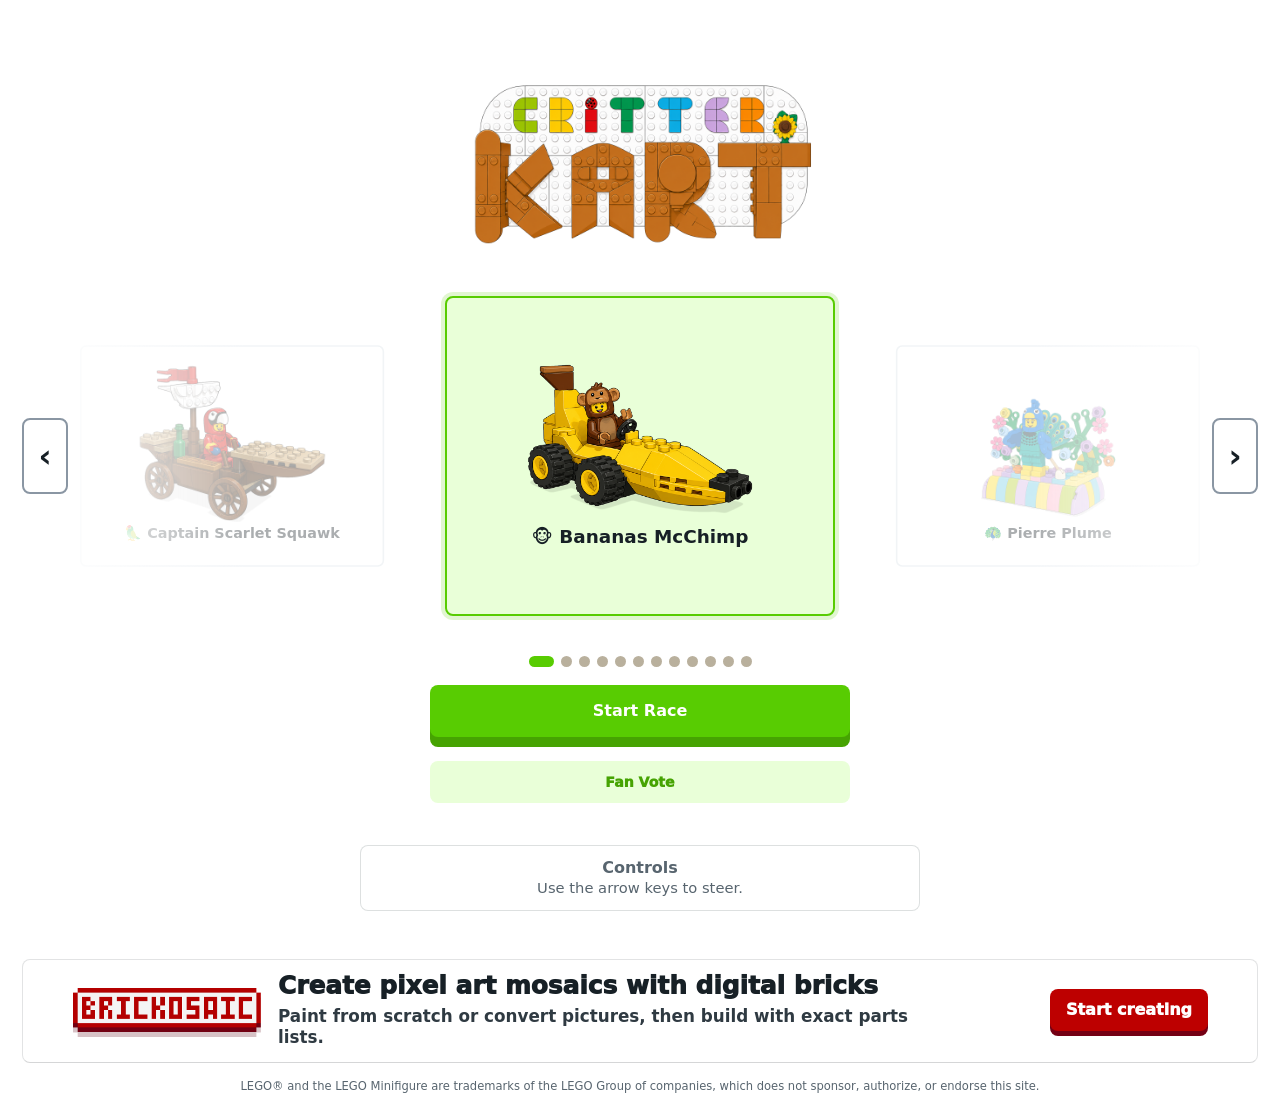
==== commit 27091b6c: "replaced banner" ====
--- a/race.html
+++ b/race.html
@@ -142,15 +142,15 @@
         </div>
       </section>
     </main>
-    <aside class="event-banner event-banner--bottom game-context-promo" aria-label="Brick Built Sydney event">
+    <aside class="event-banner event-banner--bottom event-banner--brickosaic game-context-promo" aria-label="Brickosaic">
       <div class="event-banner__inner">
-        <img class="event-banner__image" src="./assets/brand/BrickBuiltSydney.webp" alt="Brick Built Sydney" />
+        <img class="event-banner__logo" src="./assets/Brickosaic/brickosaic-logo.png" alt="Brickosaic" />
         <div class="event-banner__copy">
-          <h2>The Biggest LEGO® Fan Event in NSW!</h2>
-          <p>31st May - 1st June 2025</p>
+          <h2>Create pixel art mosaics with digital bricks</h2>
+          <p>Paint from scratch or convert pictures, then build with exact parts lists.</p>
         </div>
-        <a class="event-banner__button" href="https://www.brickbuilt.sydney" target="_blank" rel="noopener noreferrer">
-          Tickets on sale now
+        <a class="event-banner__button" href="https://brickosaic.com/" target="_blank" rel="noopener noreferrer">
+          Start creating
         </a>
       </div>
     </aside>
--- a/styles.css
+++ b/styles.css
@@ -43,38 +43,41 @@
 
 .event-banner {
   width: 100%;
-  background: #000;
-  color: #fff;
+  border-bottom: 1px solid rgba(23, 32, 38, 0.12);
+  background: #fff;
+  color: var(--ink);
 }
 
 .event-banner--bottom {
   width: min(calc(100% - 28px), 760px);
   margin: 28px auto 0;
   overflow: hidden;
+  border: 1px solid rgba(23, 32, 38, 0.12);
+  border-bottom-color: rgba(23, 32, 38, 0.18);
   border-radius: 8px;
 }
 
 .event-banner__inner {
   display: grid;
   justify-items: center;
-  gap: 10px;
+  gap: 11px;
   width: min(100%, 1180px);
   margin: 0 auto;
-  padding: max(12px, env(safe-area-inset-top)) 14px 14px;
+  padding: max(14px, env(safe-area-inset-top)) 14px 16px;
   text-align: center;
 }
 
-.event-banner__image {
+.event-banner__logo {
   display: block;
-  width: min(100%, 310px);
+  width: min(74vw, 220px);
   height: auto;
-  object-fit: contain;
+  filter: drop-shadow(0 5px 0 rgba(87, 0, 16, 0.24));
 }
 
 .event-banner__copy {
   display: grid;
   justify-items: center;
-  gap: 8px;
+  gap: 5px;
 }
 
 .event-banner h2,
@@ -83,17 +86,18 @@
 }
 
 .event-banner h2 {
-  display: none;
-  color: #fff;
-  font-size: clamp(1.15rem, 2.4vw, 2rem);
-  line-height: 1.05;
+  color: var(--ink);
+  font-size: clamp(1.15rem, 4.9vw, 1.55rem);
+  font-weight: 950;
+  line-height: 1.15;
 }
 
 .event-banner p {
-  color: #ffc700;
-  font-size: clamp(1rem, 4.2vw, 1.35rem);
-  font-weight: 950;
-  line-height: 1.05;
+  max-width: 41rem;
+  color: #2f3a42;
+  font-size: clamp(0.9rem, 3.3vw, 1.05rem);
+  font-weight: 800;
+  line-height: 1.25;
 }
 
 .event-banner__button {
@@ -102,9 +106,9 @@
   place-items: center;
   padding: 10px 16px;
   border-radius: 8px;
-  background: #ffc700;
-  color: #000;
-  box-shadow: 0 5px 0 #c79600;
+  background: #bd0000;
+  color: #fff;
+  box-shadow: 0 5px 0 #740014;
   font-weight: 950;
   line-height: 1;
 }
@@ -1177,8 +1181,8 @@
     text-align: left;
   }
 
-  .event-banner__image {
-    width: 220px;
+  .event-banner__logo {
+    width: 190px;
   }
 
   .event-banner__copy {
@@ -1189,10 +1193,6 @@
   .event-banner__button {
     grid-column: 2;
     justify-self: start;
-  }
-
-  .event-banner h2 {
-    display: block;
   }
 
   .site-disclaimer {
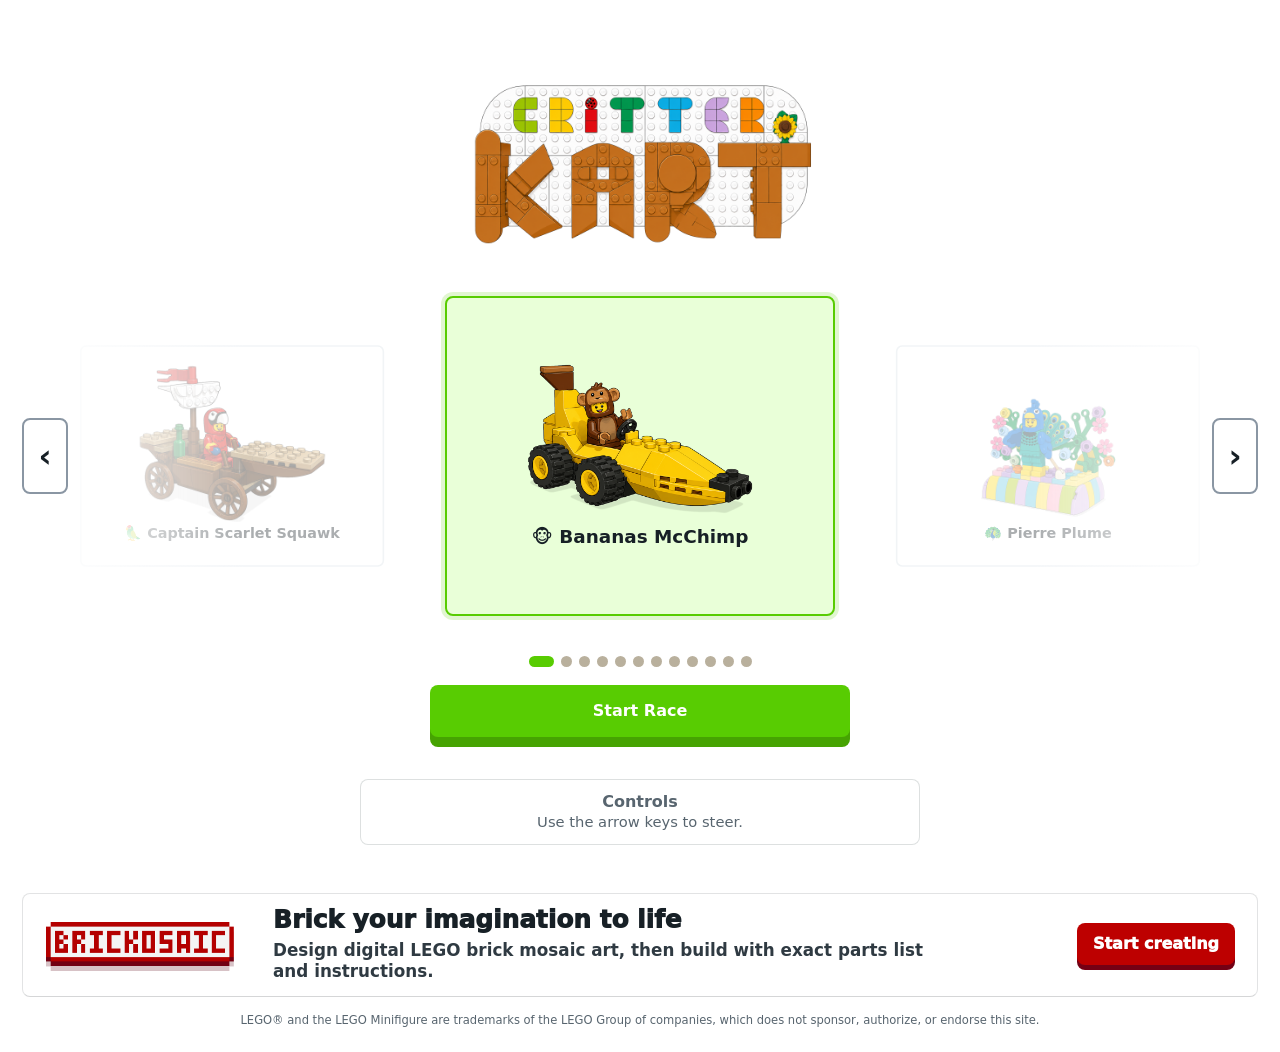
==== commit 6839214f: "removing fan vote" ====
--- a/race.html
+++ b/race.html
@@ -50,9 +50,6 @@
           <div id="carouselDots" class="carousel-dots" aria-label="Kart carousel pagination"></div>
 
           <button id="startGame" class="primary-button" type="button">Start Race</button>
-          <button id="popularityButton" class="popularity-button" type="button" aria-haspopup="dialog">
-            Fan Vote
-          </button>
 
           <div class="control-card">
             <div>
@@ -125,18 +122,6 @@
             <span id="countdownNumber" class="countdown-number">3</span>
           </div>
         </div>
-        <div id="popularityModal" class="modal-overlay" hidden role="dialog" aria-modal="true" aria-labelledby="popularityTitle">
-          <div class="modal-card popularity-modal">
-            <div class="modal-header">
-              <div>
-                <p class="eyebrow">Fan vote</p>
-                <h2 id="popularityTitle">Fan Vote</h2>
-              </div>
-              <button id="closePopularity" class="modal-close" type="button" aria-label="Close fan vote">×</button>
-            </div>
-            <div id="popularityResults" class="results-list popularity-results"></div>
-          </div>
-        </div>
         <div class="orientation-lock" aria-hidden="true">
           <strong>Rotate to portrait</strong>
         </div>
@@ -146,8 +131,8 @@
       <div class="event-banner__inner">
         <img class="event-banner__logo" src="./assets/Brickosaic/brickosaic-logo.png" alt="Brickosaic" />
         <div class="event-banner__copy">
-          <h2>Create pixel art mosaics with digital bricks</h2>
-          <p>Paint from scratch or convert pictures, then build with exact parts lists.</p>
+          <h2>Brick your imagination to life</h2>
+          <p>Design digital LEGO brick mosaic art, then build with exact parts list and instructions.</p>
         </div>
         <a class="event-banner__button" href="https://brickosaic.com/" target="_blank" rel="noopener noreferrer">
           Start creating
--- a/styles.css
+++ b/styles.css
@@ -96,7 +96,7 @@
   max-width: 41rem;
   color: #2f3a42;
   font-size: clamp(0.9rem, 3.3vw, 1.05rem);
-  font-weight: 800;
+  font-weight: 600;
   line-height: 1.25;
 }
 
@@ -1176,7 +1176,7 @@
   .event-banner__inner {
     grid-template-columns: auto minmax(0, 1fr);
     justify-items: start;
-    gap: 16px;
+    gap: 32px;
     padding: max(12px, env(safe-area-inset-top)) 22px 14px;
     text-align: left;
   }
@@ -1242,11 +1242,13 @@
 
 @media (min-width: 920px) {
   .event-banner--bottom {
-    width: min(calc(100% - 44px), 1280px);
+    width: calc(100% - 44px);
   }
 
   .event-banner__inner {
+    width: min(100%, 1900px);
     grid-template-columns: auto minmax(0, 1fr) auto;
+    gap: 38px;
     align-items: center;
   }
 
